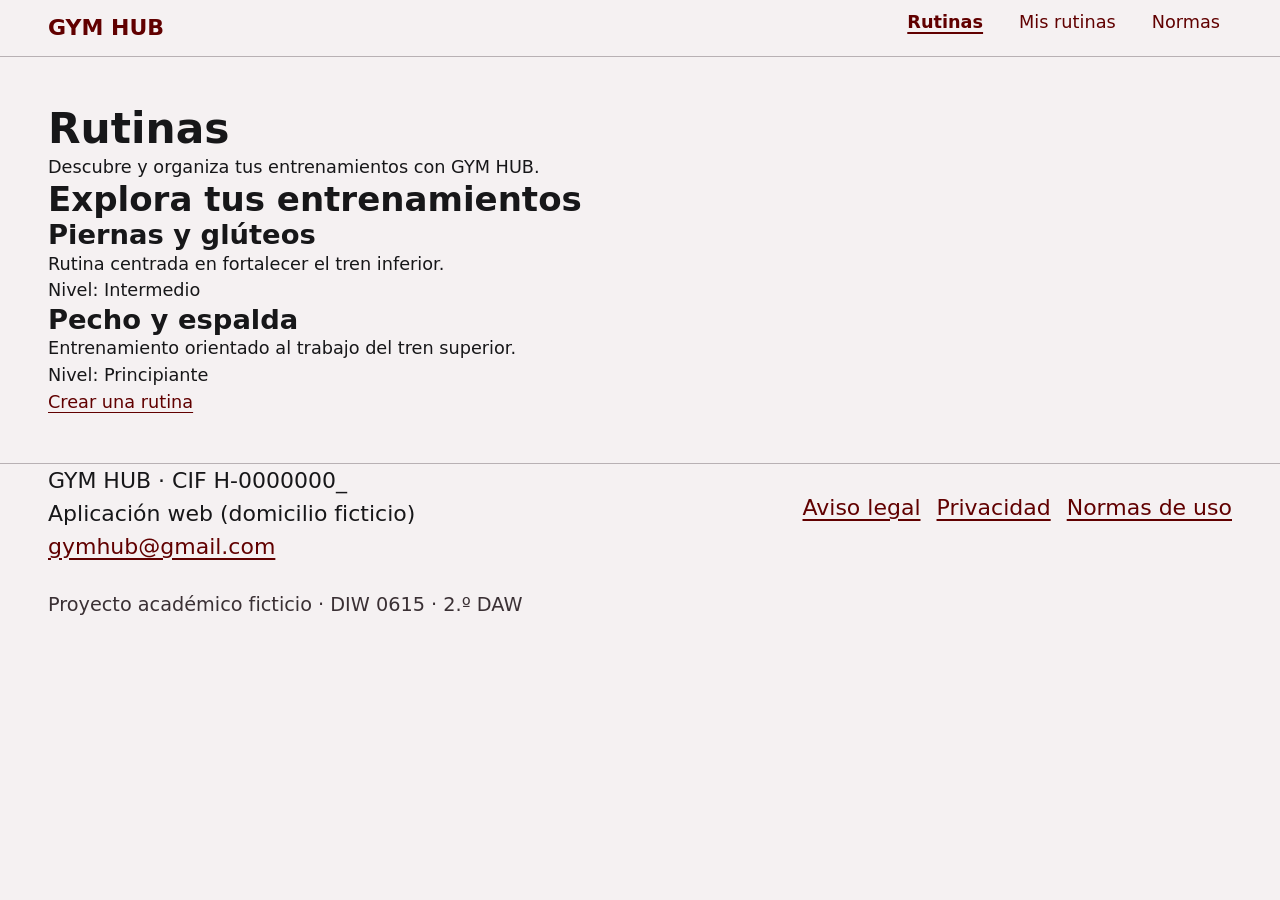
==== index.html @ 75feb5da "S05: validación W3C de las 7 páginas" ====
<!doctype html>
<html lang="es">

<head>
    <meta charset="utf-8">
    <meta name="viewport" content="width=device-width, initial-scale=1">
    <title>Rutinas · GYM HUB</title>
    <link rel="stylesheet" href="css/estilos.css">
</head>

<body>

    <a class="salto" href="#contenido">Saltar al contenido</a>

    <header class="cabecera">
        <div class="cabecera__interior contenedor">

            <a class="cabecera__marca" href="index.html">GYM HUB</a>

            <nav class="menu" aria-label="Principal">
                <ul class="menu__lista">
                    <li>
                        <a class="menu__enlace" href="index.html" aria-current="page">Rutinas</a>                    </li>
                    <li>
                        <a class="menu__enlace" href="mis-rutinas.html">Mis rutinas</a>
                    </li>
                    <li>
                        <a class="menu__enlace" href="normas.html">Normas</a>
                    </li>
                </ul>
            </nav>

        </div>
    </header>

    <main id="contenido" class="contenedor">
        <h1>Rutinas</h1>
        <p>Descubre y organiza tus entrenamientos con GYM HUB.</p>
        <section>
            <h2>Explora tus entrenamientos</h2>
            <article>
                <h3>Piernas y glúteos</h3>
                <p>Rutina centrada en fortalecer el tren inferior.</p>
                <p>Nivel: Intermedio</p>
            </article>
            <article>
                <h3>Pecho y espalda</h3>
                <p>Entrenamiento orientado al trabajo del tren superior.</p>
                <p>Nivel: Principiante</p>
            </article>
        </section>
        <p>
            <a href="crear-rutina.html">Crear una rutina</a>
        </p>    
    </main>

    <footer class="pie">
        <div class="pie__interior contenedor">

            <address class="pie__datos">
                GYM HUB · CIF H-0000000_<br>
                Aplicación web (domicilio ficticio)<br>
                <a href="mailto:gymhub@gmail.com">gymhub@gmail.com</a>
            </address>

            <nav aria-label="Legal">
                <ul class="pie__enlaces">
                    <li>
                        <a href="aviso-legal.html">Aviso legal</a>
                    </li>
                    <li>
                        <a href="privacidad.html">Privacidad</a>
                    </li>
                    <li>
                        <a href="normas.html">Normas de uso</a>
                    </li>
                </ul>
            </nav>

            <p class="pie__nota">
                <small>Proyecto académico ficticio · DIW 0615 · 2.º DAW</small>
            </p>

        </div>
    </footer>

</body>
</html>
---- css/estilos.css ----
@layer reset, tokens, base, layout, components, utilities;
@layer tokens {
  :root {
    --color-fondo: light-dark(#f5f1f2, #171719);
    --color-superficie: light-dark(#f5f1f2, #222225);
    --color-texto: light-dark(#171719, #f5f1f2);
    --color-texto-suave: light-dark(#3a3034, #b8b1b4);
    --color-borde: light-dark(#b8b1b4, #3a3034);
    --color-borde-control: light-dark(#3a3034, #b8b1b4);
    --color-acento: light-dark(#610000, #ff3d3d);
    --color-acento-hover: light-dark(#610000, #ff3d3d);
    --color-sobre-acento: light-dark(#f5f1f2, #171719);
    --color-acento-tenue: light-dark(#f5f1f2, #3a0000);
    --color-exito: light-dark(#047857, #6ee7b7);
    --color-exito-tenue: light-dark(#ecfdf5, #022c22);
    --color-foco: light-dark(#610000, #ff3d3d);
    --paso-menos-1: clamp(0.8333rem, 0.8111rem + 0.099vw, 0.9rem);
    --paso-0: clamp(1rem, 0.9583rem + 0.185vw, 1.125rem);
    --paso-1: clamp(1.2rem, 1.1312rem + 0.306vw, 1.4063rem);
    --paso-2: clamp(1.44rem, 1.3341rem + 0.471vw, 1.7578rem);
    --paso-3: clamp(1.728rem, 1.5716rem + 0.695vw, 2.1973rem);
    --paso-4: clamp(2.0736rem, 1.8493rem + 0.997vw, 2.7466rem);
    --paso-5: clamp(2.4883rem, 2.1734rem + 1.4vw, 3.4332rem);
    --fuente-base: system-ui, -apple-system, 'Segoe UI', Roboto, sans-serif;
    --fuente-mono: ui-monospace, 'Cascadia Code', Menlo, monospace;
    --interlineado-titulo: 1.15;
    --interlineado-texto: 1.5;
    --espacio-3xs: 0.25rem;
    --espacio-2xs: 0.5rem;
    --espacio-xs: 0.75rem;
    --espacio-s: 1rem;
    --espacio-m: 1.5rem;
    --espacio-l: 2rem;
    --espacio-xl: 3rem;
    --espacio-2xl: 4rem;
    --radio-control: 0.5rem;
    --radio-tarjeta: 0.75rem;
    --radio-pildora: 999px;
    --sombra-tarjeta: 0 1px 2px rgb(15 23 42 / 0.08), 0 4px 12px rgb(15 23 42 / 0.06);
  }
  :where(:root) {
    color-scheme: light dark;
  }
  :where(:root:has([name=tema][value=claro]:checked)) {
    color-scheme: light;
  }
  :where(:root:has([name=tema][value=oscuro]:checked)) {
    color-scheme: dark;
  }
}
@layer reset {
  *,
  *::before,
  *::after {
    box-sizing: border-box;
  }
  * {
    margin: 0;
  }
  html {
    text-size-adjust: none;
  }
  body {
    min-block-size: 100dvh;
  }
  img,
  picture,
  svg,
  video {
    display: block;
    max-inline-size: 100%;
    block-size: auto;
  }
  input,
  button,
  textarea,
  select {
    font: inherit;
  }
  p,
  h1,
  h2,
  h3,
  h4 {
    overflow-wrap: break-word;
  }
  @media (prefers-reduced-motion: reduce) {
    *,
    *::before,
    *::after {
      transition-duration: 0.01ms !important;
      animation-duration: 0.01ms !important;
      animation-iteration-count: 1 !important;
    }
  }
}
@layer base {
  body {
    background-color: var(--color-fondo);
    color: var(--color-texto);
    font-family: var(--fuente-base);
    font-size: var(--paso-0);
    line-height: var(--interlineado-texto);
  }
  main {
    padding-block: var(--espacio-xl);
  }
  h1,
  h2,
  h3 {
    line-height: var(--interlineado-titulo);
    text-wrap: balance;
  }
  h1 {
    font-size: var(--paso-4);
  }
  h2 {
    font-size: var(--paso-3);
  }
  h3 {
    font-size: var(--paso-2);
  }
  a {
    color: var(--color-acento);
    text-underline-offset: 0.2em;
  }
  a:hover {
    text-decoration-thickness: 2px;
  }
  :focus-visible {
    outline: 3px solid var(--color-foco);
    outline-offset: 2px;
  }
  code {
    font-family: var(--fuente-mono);
    font-size: 0.9em;
  }
  p {
    max-inline-size: 65ch;
  }
  small {
    font-size: 0.875em;
    color: var(--color-texto-suave);
  }
  strong {
    font-weight: 700;
  }
  ul,
  ol {
    padding-inline-start: var(--espacio-m);
  }
  li {
    margin-block-end: var(--espacio-xs);
  }
  hr {
    border: 0;
    border-top: 1px solid var(--color-borde);
    margin-block: var(--espacio-l);
  }
  table {
    width: 100%;
    border-collapse: collapse;
  }
  th,
  td {
    padding: var(--espacio-xs);
    border-bottom: 1px solid var(--color-borde);
  }
  th {
    font-weight: 700;
    text-align: left;
  }
  td {
    text-align: right;
  }
  fieldset {
    border: 1px solid var(--color-borde-control);
    border-radius: var(--radio-control);
    padding: var(--espacio-s);
  }
  legend {
    font-weight: 700;
    padding-inline: var(--espacio-2xs);
  }
  label {
    display: block;
    margin-block-end: var(--espacio-2xs);
    font-weight: 600;
  }
  input,
  select {
    width: 100%;
    padding: var(--espacio-xs);
    border: 1px solid var(--color-borde-control);
    border-radius: var(--radio-control);
    background-color: var(--color-superficie);
    color: var(--color-texto);
    font: inherit;
  }
  min-block-size: 2.75rem;
  min-inline-size: 2.75rem;
}
@layer layout {
  .contenedor {
    inline-size: min(100% - 2 * var(--espacio-s), 75rem);
    margin-inline: auto;
  }
  @media (min-width: 64em) {
    .contenedor {
      inline-size: min(100% - 2 * var(--espacio-xl), 75rem);
    }
  }
}
@layer layout {
  .salto {
    position: absolute;
    inset-block-start: var(--espacio-s);
    inset-inline-start: var(--espacio-s);
    z-index: 10;
    padding: var(--espacio-xs);
    transform: translateY(-200%);
    background-color: var(--color-superficie);
    color: var(--color-texto);
  }
  .salto:focus {
    transform: translateY(0);
  }
  .cabecera {
    background-color: var(--color-superficie);
    border-bottom: 1px solid var(--color-borde);
  }
  .cabecera__interior {
    display: flex;
    align-items: center;
    justify-content: space-between;
    flex-wrap: wrap;
    gap: var(--espacio-s);
  }
  .cabecera__marca {
    font-size: var(--paso-1);
    font-weight: 700;
    text-decoration: none;
  }
  .menu__lista {
    display: flex;
    flex-wrap: wrap;
    gap: var(--espacio-xs);
    margin: 0;
    padding: 0;
    list-style: none;
  }
  .menu__enlace {
    display: inline-flex;
    align-items: center;
    justify-content: center;
    padding-inline: var(--espacio-xs);
    text-decoration: none;
    min-block-size: 2.75rem;
    min-inline-size: 2.75rem;
  }
  .menu__enlace[aria-current=page] {
    font-weight: 700;
    text-decoration: underline;
    text-decoration-thickness: 2px;
  }
}
@layer layout {
  .pie {
    border-top: 1px solid var(--color-borde);
    font-size: var(--paso-1);
  }
  .pie__interior {
    display: flex;
    flex-wrap: wrap;
    align-items: center;
    justify-content: space-between;
    gap: var(--espacio-m);
  }
  .pie__datos {
    font-style: normal;
  }
  .pie__enlaces {
    display: flex;
    flex-wrap: wrap;
    gap: var(--espacio-s);
    margin: 0;
    padding: 0;
    list-style: none;
  }
  .pie__nota {
    flex-basis: 100%;
  }
}
@layer layout {
  .hueco {
    padding: var(--espacio-l);
    border: 1px dashed var(--color-borde-control);
    color: var(--color-texto-suave);
  }
}
@layer components {
  .boton {
    min-block-size: 2.75rem;
    min-inline-size: 2.75rem;
    display: inline-flex;
    gap: var(--espacio-2xs);
    align-items: center;
    justify-content: center;
    padding-block: var(--espacio-xs);
    padding-inline: var(--espacio-m);
    border: 2px solid transparent;
    border-radius: var(--radio-control);
    background-color: var(--color-acento);
    color: var(--color-sobre-acento);
    font-weight: 700;
    text-decoration: none;
    cursor: pointer;
    transition: background-color 150ms ease;
  }
  .boton:hover {
    background-color: var(--color-acento-hover);
  }
  .boton:focus-visible {
    outline: 3px solid var(--color-foco);
    outline-offset: 2px;
  }
  .boton:disabled {
    opacity: 0.5;
    cursor: not-allowed;
  }
  .boton--bloque {
    inline-size: 100%;
  }
  .boton--secundario {
    border-color: currentcolor;
    background-color: transparent;
    color: var(--color-acento);
  }
  .boton--secundario:hover {
    background-color: var(--color-acento-tenue);
  }
  .boton--dorado {
    border-color: var(--color-dorado);
    background-color: var(--color-dorado);
    color: var(--color-neutro-900);
  }
  .boton--dorado:hover {
    background-color: var(--color-dorado);
    filter: brightness(0.9);
  }
}
@layer components {
  .turno {
    display: grid;
    gap: var(--espacio-3xs);
    padding: var(--espacio-s);
    border: 1px solid var(--color-borde);
    border-radius: var(--radio-tarjeta);
    background-color: var(--color-superficie);
    color: var(--color-texto);
    cursor: pointer;
    min-block-size: 44px;
  }
  .turno .turno__control {
    position: absolute;
    inline-size: 1px;
    block-size: 1px;
    opacity: 0;
  }
  .turno .turno__hora {
    font-weight: 700;
  }
  .turno .turno__estado {
    color: var(--color-texto-suave);
    font-size: 0.875rem;
  }
  .turno:has(:checked) {
    border: 2px solid var(--color-acento);
    background-color: var(--color-acento-tenue);
  }
  .turno:has(:disabled) {
    opacity: 0.55;
    cursor: not-allowed;
    border-style: dashed;
  }
  .turno:has(:focus-visible) {
    outline: 3px solid var(--color-foco);
    outline-offset: 2px;
  }
}
@layer components {
  .guia {
    display: grid;
    gap: var(--espacio-xl);
    padding-block: var(--espacio-l);
  }
  .guia__seccion {
    display: grid;
    gap: var(--espacio-s);
  }
  .guia__desplazable {
    overflow-x: auto;
  }
  .guia__tabla {
    inline-size: 100%;
    border-collapse: collapse;
  }
  .guia__tabla th,
  .guia__tabla td {
    padding: var(--espacio-2xs);
    border-block-end: 1px solid var(--color-borde);
    text-align: start;
    vertical-align: middle;
  }
  .guia__tabla code {
    white-space: nowrap;
  }
  .guia__tipo {
    line-height: var(--interlineado-titulo);
  }
  .guia__tipo:nth-of-type(2) {
    font-size: var(--paso-5);
  }
  .guia__tipo:nth-of-type(3) {
    font-size: var(--paso-4);
  }
  .guia__tipo:nth-of-type(4) {
    font-size: var(--paso-3);
  }
  .guia__tipo:nth-of-type(5) {
    font-size: var(--paso-2);
  }
  .guia__tipo:nth-of-type(6) {
    font-size: var(--paso-1);
  }
  .guia__tipo:nth-of-type(7) {
    font-size: var(--paso-0);
  }
  .guia__tipo:nth-of-type(8) {
    font-size: var(--paso-menos-1);
  }
  .guia__fila {
    display: flex;
    flex-wrap: wrap;
    gap: var(--espacio-s);
    align-items: center;
  }
  .guia-cabecera {
    display: flex;
    flex-wrap: wrap;
    gap: var(--espacio-s);
    align-items: center;
    justify-content: space-between;
    padding-block: var(--espacio-s);
    border-block-end: 1px solid var(--color-borde);
  }
  .muestra {
    display: block;
    inline-size: 3rem;
    block-size: 3rem;
    border: 1px solid var(--color-borde);
    border-radius: var(--radio-control);
    background-color: var(--muestra);
  }
  .barra {
    display: block;
    inline-size: var(--ancho);
    block-size: var(--espacio-s);
    border-radius: var(--radio-control);
    background-color: var(--color-acento);
  }
  .selector-tema {
    display: flex;
    gap: var(--espacio-s);
    align-items: center;
    border: 0;
    padding: 0;
  }
  .selector-tema legend {
    float: inline-start;
    margin-inline-end: var(--espacio-2xs);
    font-weight: 700;
  }
}
@layer components {
  .invitados {
    border: 1px solid var(--color-borde);
    border-radius: var(--radio-tarjeta);
    padding: var(--espacio-s);
    background-color: var(--color-superficie);
    color: var(--color-texto);
  }
  .invitados__opciones {
    display: flex;
    gap: var(--espacio-xs);
    flex-wrap: wrap;
    align-items: center;
  }
  .invitados__opcion {
    display: flex;
    align-items: center;
    justify-content: center;
    padding-inline: var(--espacio-s);
    border: 1px solid var(--color-borde-control);
    border-radius: var(--radio-control);
    cursor: pointer;
    min-block-size: 2.75rem;
    min-inline-size: 2.75rem;
  }
  .invitados__opcion:has(:checked) {
    border: 2px solid var(--color-acento);
    background-color: var(--color-acento-tenue);
    color: var(--color-texto);
    font-weight: 700;
  }
  .invitados__opcion:has(:focus-visible) {
    outline: 3px solid var(--color-foco);
    outline-offset: 2px;
  }
}
@layer components {
  .aviso {
    border: 1px solid var(--color-acento);
    background-color: var(--color-acento-tenue);
    padding: var(--espacio-s);
    border-radius: var(--radio-tarjeta);
    color: var(--color-texto);
  }
  .aviso__concepto {
    font-family: var(--fuente-mono);
  }
}
@layer utilities {
  .visualmente-oculto {
    position: absolute !important;
    inline-size: 1px !important;
    block-size: 1px !important;
    overflow: hidden !important;
    clip-path: inset(50%) !important;
    white-space: nowrap !important;
  }
}
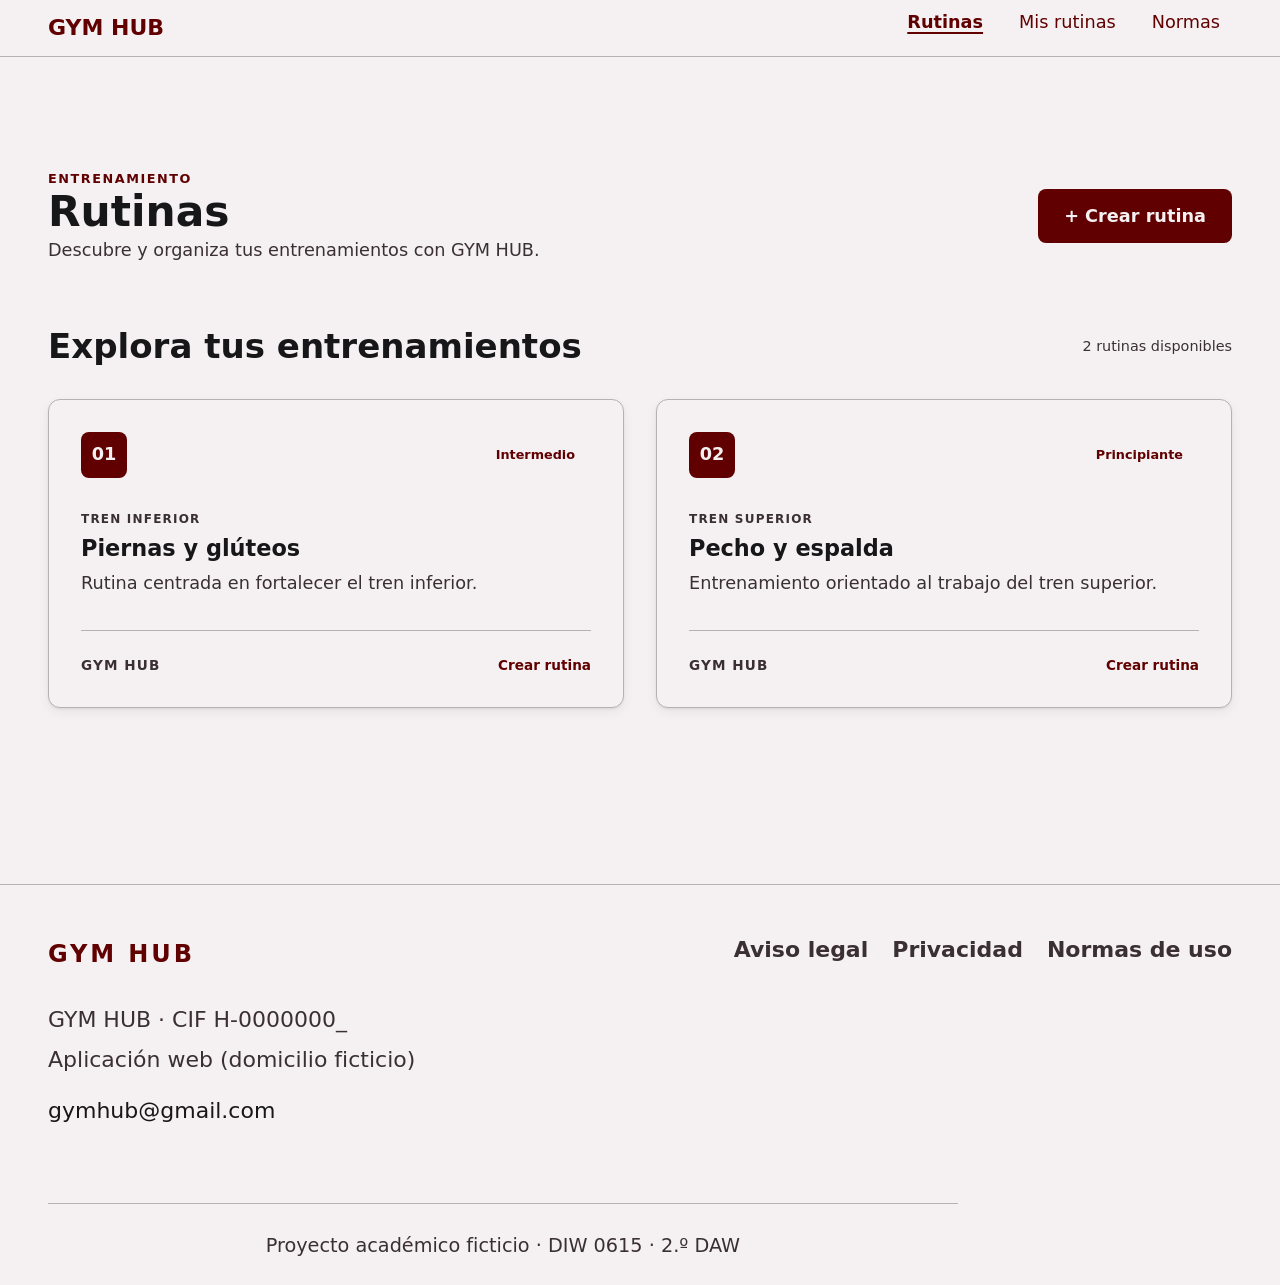
==== commit d3ca0ac7: "mejora estilo css html" ====
--- a/index.html
+++ b/index.html
@@ -33,26 +33,74 @@
         </div>
     </header>
 
+    
     <main id="contenido" class="contenedor">
-        <h1>Rutinas</h1>
-        <p>Descubre y organiza tus entrenamientos con GYM HUB.</p>
-        <section>
-            <h2>Explora tus entrenamientos</h2>
-            <article>
-                <h3>Piernas y glúteos</h3>
-                <p>Rutina centrada en fortalecer el tren inferior.</p>
-                <p>Nivel: Intermedio</p>
-            </article>
-            <article>
-                <h3>Pecho y espalda</h3>
-                <p>Entrenamiento orientado al trabajo del tren superior.</p>
-                <p>Nivel: Principiante</p>
-            </article>
+        <section class="mis-rutinas">
+            <div class="mis-rutinas__cabecera">
+                <div>
+                    <p class="mis-rutinas__etiqueta">ENTRENAMIENTO</p>
+                    <h1>Rutinas</h1>
+                    <p class="mis-rutinas__descripcion">
+                        Descubre y organiza tus entrenamientos con GYM HUB.
+                    </p>
+                </div>
+
+                <a class="boton boton--principal" href="crear-rutina.html">
+                    + Crear rutina
+                </a>
+            </div>
+
+            <section class="lista-rutinas">
+                <div class="lista-rutinas__cabecera">
+                    <h2>Explora tus entrenamientos</h2>
+                    <p>2 rutinas disponibles</p>
+                </div>
+
+                <div class="lista-rutinas__rejilla">
+                    <article class="tarjeta-rutina">
+                        <div class="tarjeta-rutina__superior">
+                            <span class="tarjeta-rutina__icono">01</span>
+                            <span class="tarjeta-rutina__nivel">Intermedio</span>
+                        </div>
+
+                        <div class="tarjeta-rutina__contenido">
+                            <p class="tarjeta-rutina__categoria">TREN INFERIOR</p>
+                            <h3>Piernas y glúteos</h3>
+                            <p class="tarjeta-rutina__descripcion">
+                                Rutina centrada en fortalecer el tren inferior.
+                            </p>
+                        </div>
+
+                        <div class="tarjeta-rutina__pie">
+                            <span>GYM HUB</span>
+                            <a href="crear-rutina.html">Crear rutina</a>
+                        </div>
+                    </article>
+
+                    <article class="tarjeta-rutina">
+                        <div class="tarjeta-rutina__superior">
+                            <span class="tarjeta-rutina__icono">02</span>
+                            <span class="tarjeta-rutina__nivel">Principiante</span>
+                        </div>
+
+                        <div class="tarjeta-rutina__contenido">
+                            <p class="tarjeta-rutina__categoria">TREN SUPERIOR</p>
+                            <h3>Pecho y espalda</h3>
+                            <p class="tarjeta-rutina__descripcion">
+                                Entrenamiento orientado al trabajo del tren superior.
+                            </p>
+                        </div>
+
+                        <div class="tarjeta-rutina__pie">
+                            <span>GYM HUB</span>
+                            <a href="crear-rutina.html">Crear rutina</a>
+                        </div>
+                    </article>
+                </div>
+            </section>
         </section>
-        <p>
-            <a href="crear-rutina.html">Crear una rutina</a>
-        </p>    
     </main>
+
 
     <footer class="pie">
         <div class="pie__interior contenedor">
--- a/css/estilos.css
+++ b/css/estilos.css
@@ -266,29 +266,92 @@
 }
 @layer layout {
   .pie {
+    margin-top: var(--espacio-2xl);
+    padding-block: var(--espacio-xl) var(--espacio-m);
+    background: var(--color-superficie);
     border-top: 1px solid var(--color-borde);
     font-size: var(--paso-1);
   }
   .pie__interior {
+    display: grid;
+    grid-template-columns: 1.2fr 1fr;
+    align-items: start;
+    gap: var(--espacio-xl);
+  }
+  .pie__datos {
+    display: grid;
+    gap: var(--espacio-xs);
+    color: var(--color-texto-suave);
+    font-style: normal;
+    line-height: 1.8;
+  }
+  .pie__datos::before {
+    content: "GYM HUB";
+    margin-bottom: var(--espacio-xs);
+    color: var(--color-acento);
+    font-size: 1.5rem;
+    font-weight: 800;
+    letter-spacing: 0.12em;
+  }
+  .pie__datos a {
+    width: fit-content;
+    color: var(--color-texto);
+    text-decoration: none;
+    transition: color 180ms ease;
+  }
+  .pie__datos a:hover {
+    color: var(--color-acento);
+  }
+  .pie__interior nav {
+    justify-self: end;
+  }
+  .pie__enlaces {
     display: flex;
     flex-wrap: wrap;
-    align-items: center;
-    justify-content: space-between;
+    justify-content: flex-end;
     gap: var(--espacio-m);
-  }
-  .pie__datos {
-    font-style: normal;
-  }
-  .pie__enlaces {
-    display: flex;
-    flex-wrap: wrap;
-    gap: var(--espacio-s);
     margin: 0;
     padding: 0;
     list-style: none;
   }
+  .pie__enlaces a {
+    color: var(--color-texto-suave);
+    font-weight: 600;
+    text-decoration: none;
+    transition: color 180ms ease;
+  }
+  .pie__enlaces a:hover {
+    color: var(--color-acento);
+  }
   .pie__nota {
-    flex-basis: 100%;
+    grid-column: 1/-1;
+    margin-top: var(--espacio-m);
+    padding-top: var(--espacio-m);
+    color: var(--color-texto-suave);
+    border-top: 1px solid var(--color-borde);
+    text-align: center;
+  }
+  @media (max-width: 700px) {
+    .pie__interior {
+      grid-template-columns: 1fr;
+      gap: var(--espacio-l);
+    }
+    .pie__interior nav {
+      justify-self: start;
+    }
+    .pie__enlaces {
+      justify-content: flex-start;
+      gap: var(--espacio-s) var(--espacio-m);
+    }
+    .pie__nota {
+      margin-top: 0;
+    }
+  }
+  @media (prefers-reduced-motion: reduce) {
+    .pie__datos a,
+    .pie__enlaces a {
+      transition: none;
+    }
   }
 }
 @layer layout {
@@ -528,6 +591,396 @@
   }
   .aviso__concepto {
     font-family: var(--fuente-mono);
+  }
+}
+@layer components {
+  .mis-rutinas {
+    padding-block: 4rem;
+  }
+  .mis-rutinas__cabecera {
+    display: flex;
+    align-items: center;
+    justify-content: space-between;
+    gap: 2rem;
+    margin-bottom: 4rem;
+  }
+  .mis-rutinas__etiqueta {
+    color: var(--color-acento);
+    font-size: 0.8rem;
+    font-weight: 700;
+    letter-spacing: 0.12em;
+  }
+  .mis-rutinas__descripcion {
+    max-width: 600px;
+    color: var(--color-texto-suave);
+  }
+  .lista-rutinas__cabecera {
+    display: flex;
+    align-items: center;
+    justify-content: space-between;
+    gap: 1.5rem;
+    margin-bottom: 2rem;
+  }
+  .lista-rutinas__cabecera p {
+    color: var(--color-texto-suave);
+    font-size: 0.9rem;
+  }
+  .lista-rutinas__rejilla {
+    display: grid;
+    grid-template-columns: repeat(2, minmax(0, 1fr));
+    gap: 2rem;
+  }
+  .tarjeta-rutina {
+    display: flex;
+    flex-direction: column;
+    justify-content: space-between;
+    min-height: 250px;
+    padding: 2rem;
+    background: var(--color-superficie);
+    border: 1px solid var(--color-borde);
+    border-radius: 0.75rem;
+    box-shadow: 0 1px 2px rgb(15 23 42 / 0.08), 0 4px 12px rgb(15 23 42 / 0.06);
+    transition: transform 180ms ease, border-color 180ms ease;
+  }
+  .tarjeta-rutina:hover {
+    transform: translateY(-4px);
+    border-color: var(--color-acento);
+  }
+  .tarjeta-rutina__superior {
+    display: flex;
+    align-items: center;
+    justify-content: space-between;
+    gap: 1rem;
+  }
+  .tarjeta-rutina__icono {
+    display: grid;
+    place-items: center;
+    width: 46px;
+    height: 46px;
+    color: var(--color-sobre-acento);
+    background: var(--color-acento);
+    border-radius: 0.5rem;
+    font-weight: 700;
+  }
+  .tarjeta-rutina__nivel {
+    padding: 0.5rem 1rem;
+    color: var(--color-acento);
+    background: var(--color-acento-tenue);
+    border-radius: 999px;
+    font-size: 0.8rem;
+    font-weight: 600;
+  }
+  .tarjeta-rutina__contenido {
+    margin-block: 2rem;
+  }
+  .tarjeta-rutina__categoria {
+    color: var(--color-texto-suave);
+    font-size: 0.75rem;
+    font-weight: 700;
+    letter-spacing: 0.1em;
+  }
+  .tarjeta-rutina__contenido h3 {
+    margin-block: 0.5rem;
+    color: var(--color-texto);
+    font-size: 1.4rem;
+  }
+  .tarjeta-rutina__descripcion {
+    color: var(--color-texto-suave);
+    line-height: 1.6;
+  }
+  .tarjeta-rutina__pie {
+    display: flex;
+    align-items: center;
+    justify-content: space-between;
+    gap: 1rem;
+    padding-top: 1.5rem;
+    border-top: 1px solid var(--color-borde);
+    font-size: 0.85rem;
+  }
+  .tarjeta-rutina__pie > span {
+    color: var(--color-texto-suave);
+    font-weight: 700;
+    letter-spacing: 0.08em;
+  }
+  .tarjeta-rutina__pie a,
+  .mis-rutinas__volver a {
+    color: var(--color-acento);
+    font-weight: 600;
+    text-decoration: none;
+  }
+  .tarjeta-rutina__pie :where(a:hover),
+  .mis-rutinas__volver :where(a:hover) {
+    text-decoration: underline;
+  }
+  .mis-rutinas__volver {
+    margin-top: 3rem;
+  }
+  @media (max-width: 700px) {
+    .mis-rutinas__cabecera {
+      align-items: flex-start;
+      flex-direction: column;
+    }
+    .lista-rutinas__rejilla {
+      grid-template-columns: 1fr;
+    }
+    .lista-rutinas__cabecera {
+      align-items: flex-start;
+      flex-direction: column;
+      gap: 0.5rem;
+    }
+  }
+  @media (prefers-reduced-motion: reduce) {
+    .tarjeta-rutina {
+      transition: none;
+    }
+    .tarjeta-rutina:hover {
+      transform: none;
+    }
+  }
+}
+@layer components {
+  .crear-rutina {
+    padding-block: 4rem;
+  }
+  .crear-rutina__cabecera {
+    margin-bottom: 4rem;
+  }
+  .formulario-rutina {
+    display: grid;
+    gap: 3rem;
+    max-width: 1000px;
+    margin-inline: auto;
+  }
+  .formulario-rutina__seccion {
+    padding: 2rem;
+    background: var(--color-superficie);
+    border: 1px solid var(--color-borde);
+    border-radius: 0.75rem;
+    box-shadow: 0 1px 2px rgb(15 23 42 / 0.08), 0 4px 12px rgb(15 23 42 / 0.06);
+  }
+  .formulario-rutina__titulo {
+    display: flex;
+    align-items: center;
+    gap: 1.5rem;
+    margin-bottom: 2rem;
+  }
+  .formulario-rutina__titulo h2 {
+    margin-bottom: 0.5rem;
+  }
+  .formulario-rutina__titulo p {
+    color: var(--color-texto-suave);
+    font-size: 0.9rem;
+  }
+  .formulario-rutina__campos {
+    display: grid;
+    gap: 1.5rem;
+  }
+  .campo-rutina {
+    display: grid;
+    gap: 0.5rem;
+  }
+  .campo-rutina label {
+    color: var(--color-texto);
+    font-weight: 600;
+  }
+  .campo-rutina input,
+  .campo-rutina textarea,
+  .campo-rutina select {
+    width: 100%;
+    padding: 1rem;
+    color: var(--color-texto);
+    background: var(--color-fondo);
+    border: 1px solid var(--color-borde);
+    border-radius: 0.5rem;
+    font: inherit;
+  }
+  .campo-rutina input:focus,
+  .campo-rutina textarea:focus,
+  .campo-rutina select:focus {
+    border-color: var(--color-acento);
+    outline: 2px solid var(--color-acento-tenue);
+    outline-offset: 2px;
+  }
+  .campo-rutina textarea {
+    resize: vertical;
+  }
+  .selector-ejercicios__grupos {
+    display: grid;
+    grid-template-columns: repeat(2, minmax(0, 1fr));
+    gap: 1.5rem;
+  }
+  .grupo-muscular {
+    min-width: 0;
+    padding: 1.5rem;
+    border: 1px solid var(--color-borde);
+    border-radius: 0.5rem;
+  }
+  .grupo-muscular legend {
+    padding-inline: 0.5rem;
+    color: var(--color-acento);
+    font-weight: 700;
+  }
+  .ejercicio-opcion {
+    display: flex;
+    align-items: center;
+    gap: 1rem;
+    padding-block: 0.75rem;
+    color: var(--color-texto);
+    cursor: pointer;
+  }
+  .ejercicio-opcion input {
+    width: 18px;
+    height: 18px;
+    accent-color: var(--color-acento);
+  }
+  .formulario-rutina__acciones {
+    display: flex;
+    align-items: center;
+    justify-content: flex-end;
+    gap: 1.5rem;
+  }
+  .formulario-rutina__acciones > a {
+    color: var(--color-texto-suave);
+    font-weight: 600;
+    text-decoration: none;
+  }
+  .formulario-rutina__acciones > a:hover {
+    color: var(--color-acento);
+    text-decoration: underline;
+  }
+  @media (max-width: 700px) {
+    .formulario-rutina__seccion {
+      padding: 1.5rem;
+    }
+    .selector-ejercicios__grupos {
+      grid-template-columns: 1fr;
+    }
+    .formulario-rutina__acciones {
+      align-items: stretch;
+      flex-direction: column-reverse;
+    }
+    .formulario-rutina__acciones > a {
+      text-align: center;
+      padding-block: 1rem;
+    }
+  }
+}
+@layer components {
+  .documento-legal {
+    max-width: 900px;
+    margin-inline: auto;
+    padding-block: 4rem;
+  }
+  .documento-legal__cabecera {
+    margin-bottom: 4rem;
+  }
+  .documento-legal__cabecera h1 {
+    margin-block: 0.75rem;
+  }
+  .documento-legal__indice {
+    margin-bottom: 3rem;
+    padding: 2rem;
+    background: var(--color-superficie);
+    border: 1px solid var(--color-borde);
+    border-left: 4px solid var(--color-acento);
+    border-radius: 0.75rem;
+  }
+  .documento-legal__indice h2 {
+    margin-bottom: 1.5rem;
+    font-size: 1.1rem;
+  }
+  .documento-legal__indice ol {
+    display: grid;
+    grid-template-columns: repeat(2, minmax(0, 1fr));
+    gap: 1rem 2rem;
+    padding-left: 2rem;
+  }
+  .documento-legal__indice li {
+    color: var(--color-acento);
+  }
+  .documento-legal__indice a {
+    color: var(--color-texto);
+    text-decoration: none;
+    transition: color 180ms ease;
+  }
+  .documento-legal__indice a:hover {
+    color: var(--color-acento);
+    text-decoration: underline;
+  }
+  .documento-legal__contenido {
+    padding: 2rem;
+    background: var(--color-superficie);
+    border: 1px solid var(--color-borde);
+    border-radius: 0.75rem;
+    box-shadow: 0 1px 2px rgb(15 23 42 / 0.08), 0 4px 12px rgb(15 23 42 / 0.06);
+  }
+  .documento-legal__contenido section {
+    position: relative;
+    padding-block: 2rem;
+    border-bottom: 1px solid var(--color-borde);
+  }
+  .documento-legal__contenido section:first-child {
+    padding-top: 0;
+  }
+  .documento-legal__contenido section:last-child {
+    padding-bottom: 0;
+    border-bottom: 0;
+  }
+  .documento-legal__numero {
+    display: inline-block;
+    margin-bottom: 0.75rem;
+    color: var(--color-acento);
+    font-size: 0.85rem;
+    font-weight: 700;
+    letter-spacing: 0.12em;
+  }
+  .documento-legal__contenido h2 {
+    margin-bottom: 1.5rem;
+    color: var(--color-texto);
+    font-size: 1.35rem;
+  }
+  .documento-legal__contenido p,
+  .documento-legal__contenido li {
+    color: var(--color-texto-suave);
+    line-height: 1.8;
+  }
+  .documento-legal__contenido p {
+    margin-bottom: 1rem;
+  }
+  .documento-legal__contenido ul {
+    display: grid;
+    gap: 0.5rem;
+    margin-block: 1.5rem;
+    padding-left: 2rem;
+  }
+  .documento-legal__contenido a {
+    color: var(--color-acento);
+    font-weight: 600;
+  }
+  .documento-legal__volver {
+    margin-top: 3rem;
+  }
+  .documento-legal__volver a {
+    color: var(--color-acento);
+    font-weight: 600;
+    text-decoration: none;
+  }
+  .documento-legal__volver a:hover {
+    text-decoration: underline;
+  }
+  @media (max-width: 700px) {
+    .documento-legal__indice,
+    .documento-legal__contenido {
+      padding: 1.5rem;
+    }
+    .documento-legal__indice ol {
+      grid-template-columns: 1fr;
+    }
+  }
+  @media (prefers-reduced-motion: reduce) {
+    .documento-legal__indice a {
+      transition: none;
+    }
   }
 }
 @layer utilities {
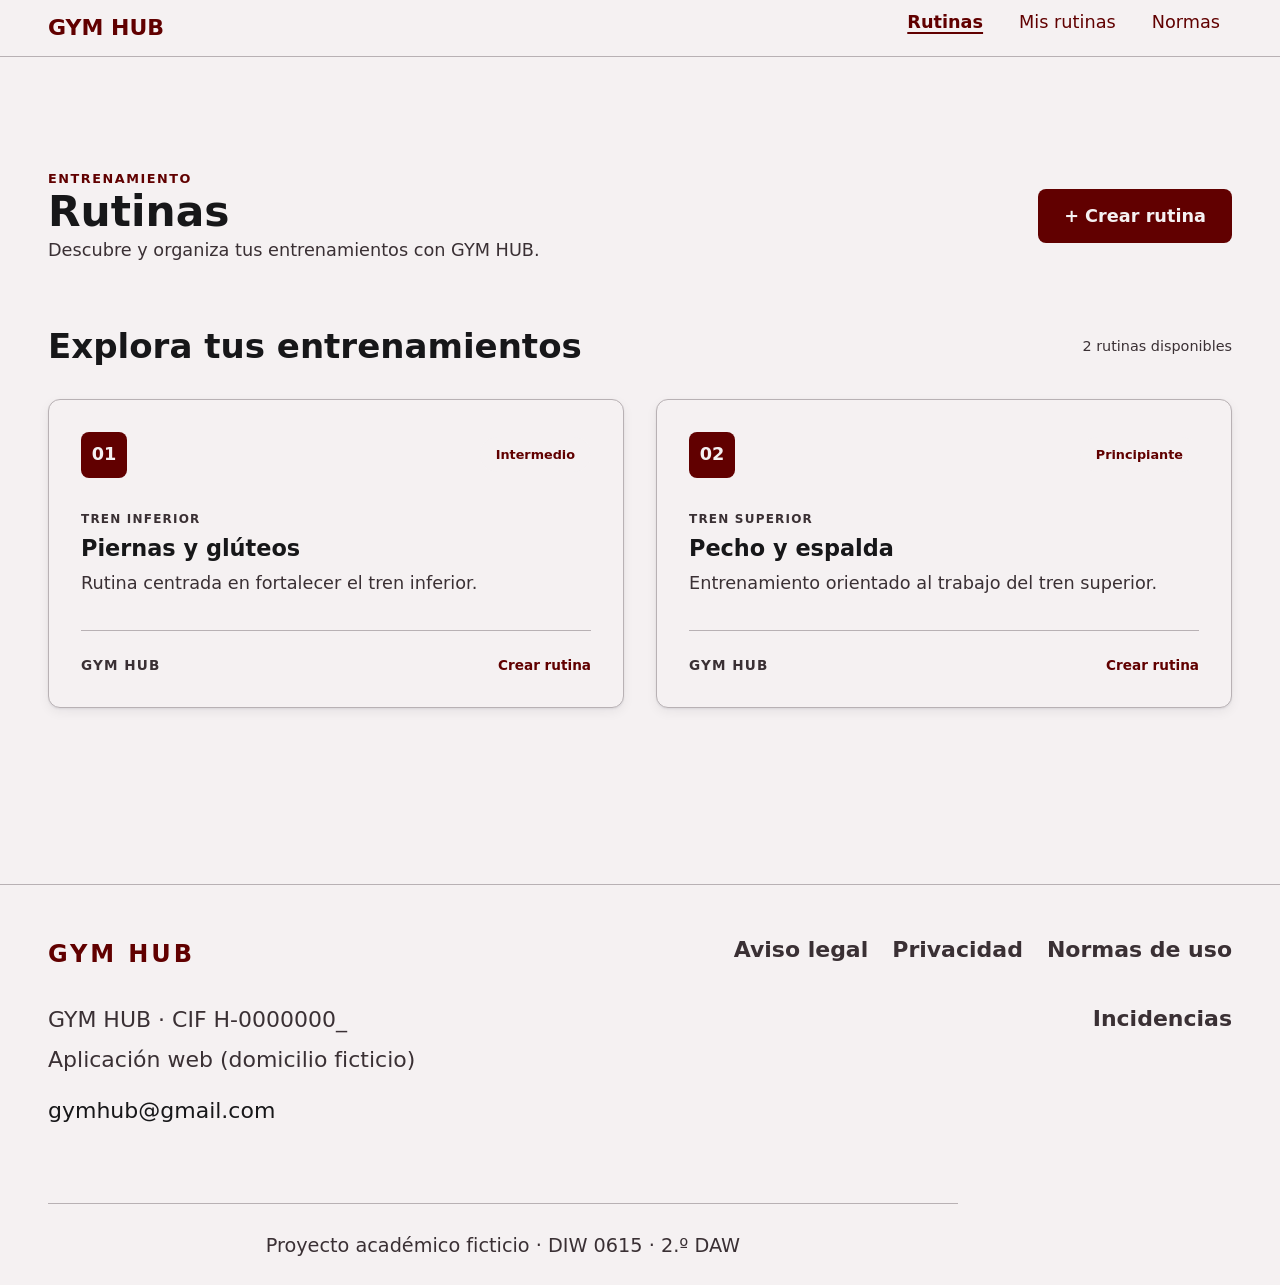
==== commit 87686e64: "EXA-Esther-Vergara" ====
--- a/index.html
+++ b/index.html
@@ -122,6 +122,9 @@
                     <li>
                         <a href="normas.html">Normas de uso</a>
                     </li>
+                    <li>
+                        <a href="indicendias.html">Incidencias</a>
+                    </li>
                 </ul>
             </nav>
 
